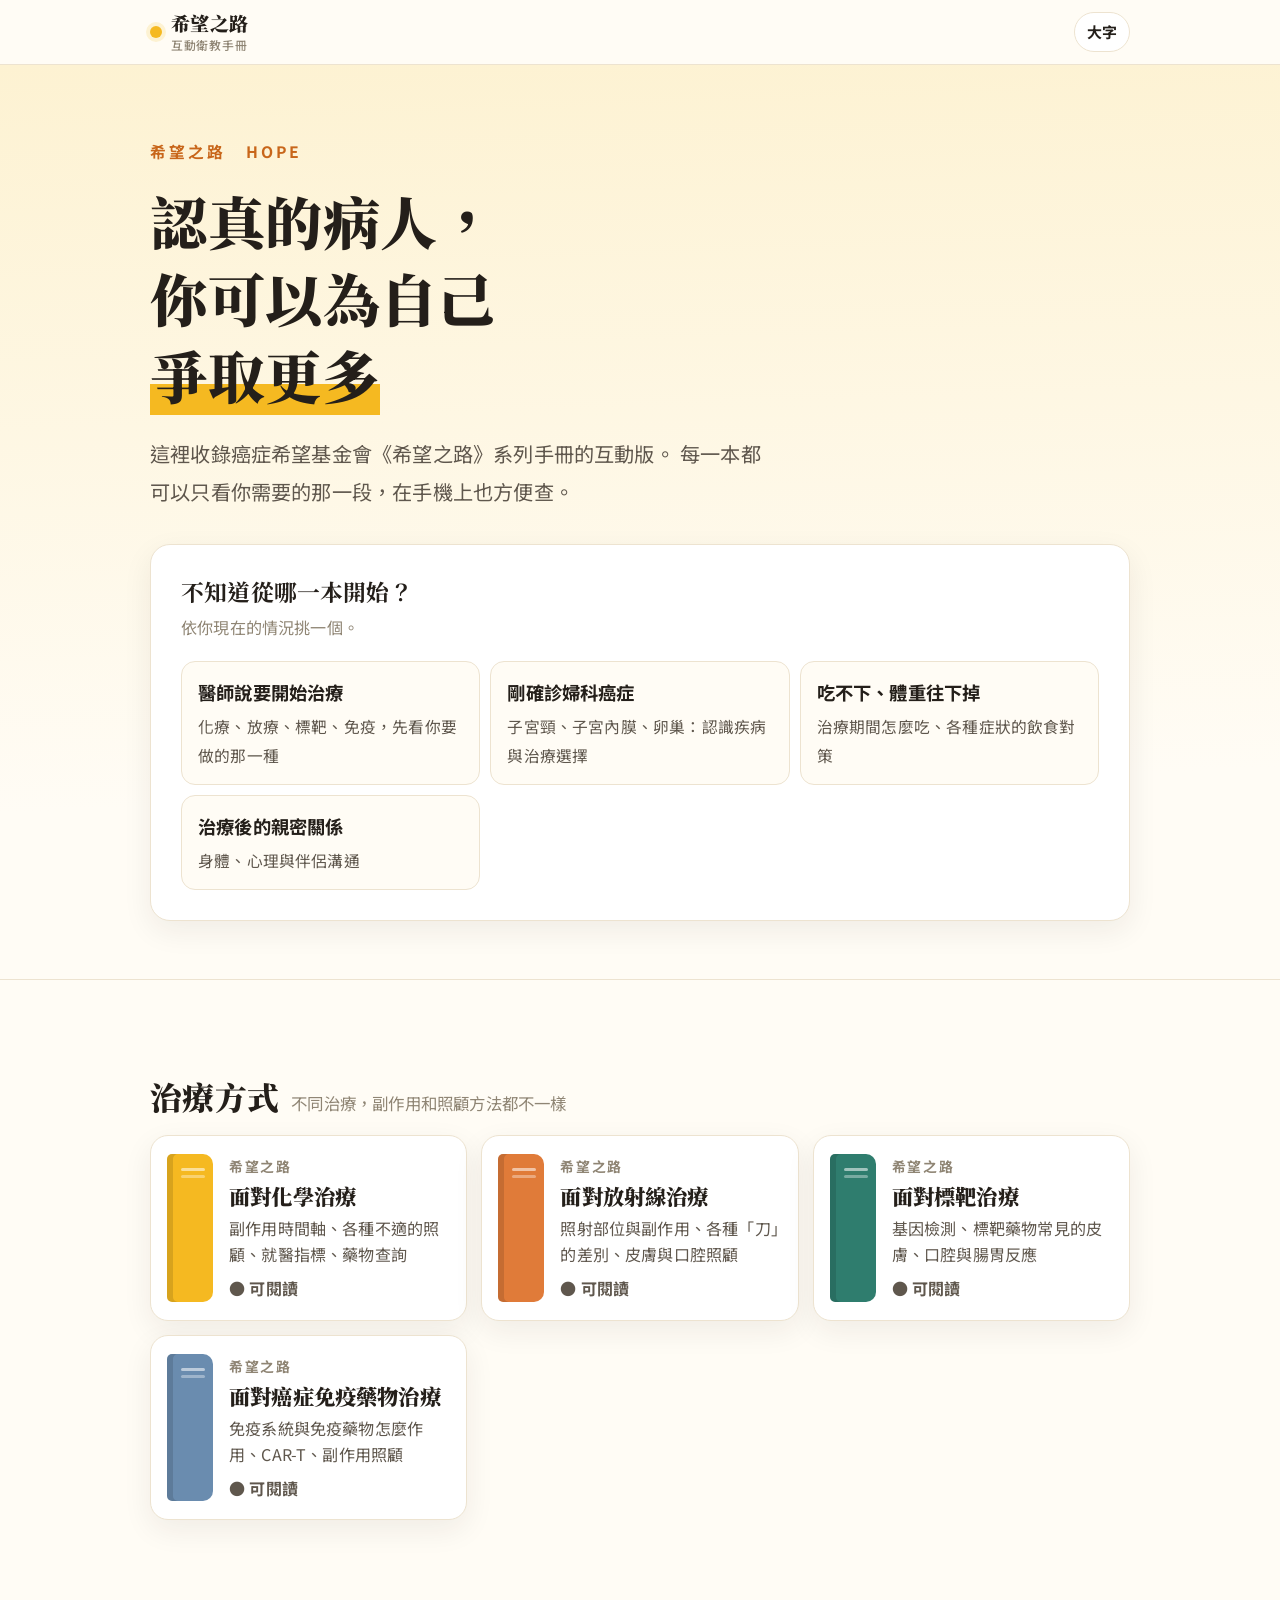
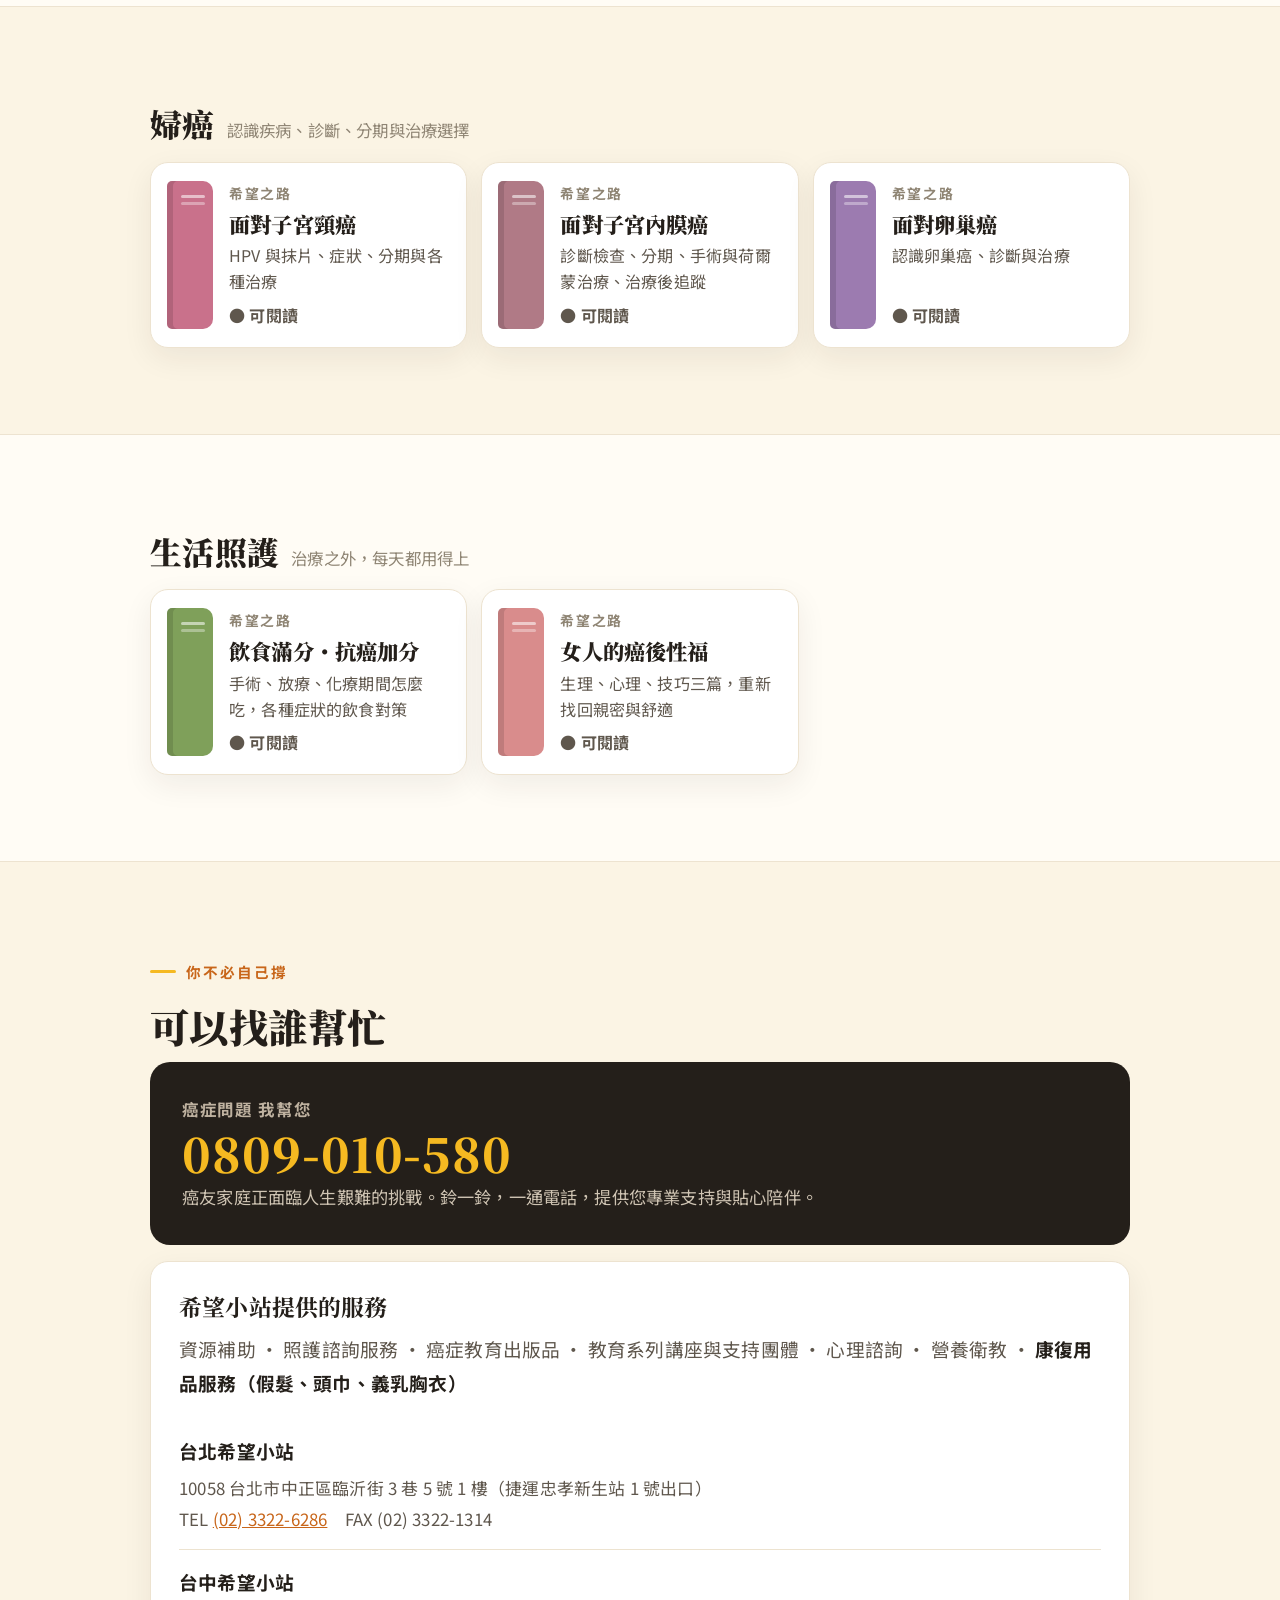
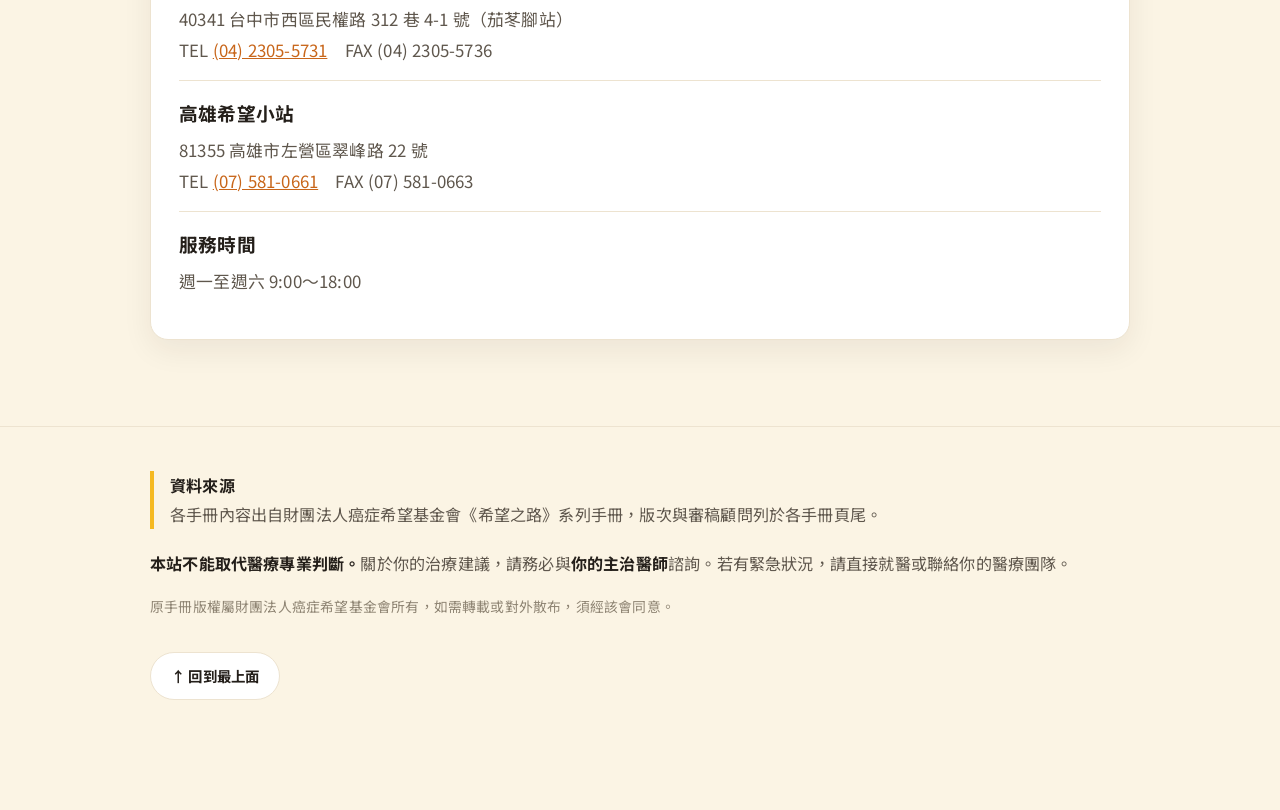
==== index.html @ d205a451 "Add files via upload" ====
<!DOCTYPE html>
<html lang="zh-Hant">
<head>
<meta charset="UTF-8">
<meta name="viewport" content="width=device-width, initial-scale=1.0, viewport-fit=cover">
<meta name="theme-color" content="#FFFCF5">
<meta name="format-detection" content="telephone=no">
<title>希望之路 · 互動衛教手冊</title>
<meta name="description" content="化療、放療、標靶、免疫治療、婦癌、飲食與親密關係的互動衛教手冊。改編自癌症希望基金會《希望之路》系列。">
<link rel="preconnect" href="https://fonts.googleapis.com">
<link rel="preconnect" href="https://fonts.gstatic.com" crossorigin>
<link href="https://fonts.googleapis.com/css2?family=Noto+Serif+TC:wght@600;700;900&family=Noto+Sans+TC:wght@400;500;700;900&display=swap" rel="stylesheet">
<link rel="stylesheet" href="assets/hope.css">
<script>try{if(localStorage.getItem('hope-big')==='1')document.documentElement.classList.add('big')}catch(e){}</script>
</head>
<body>

<header class="topbar">
  <div class="topbar-in">
    <a href="#top" class="brand">
      <span class="dot"></span>
      <span>希望之路<small>互動衛教手冊</small></span>
    </a>
    <div class="tb-actions">
      <button class="fs-btn" id="fsBtn" aria-label="切換大字">大字</button>
    </div>
  </div>
</header>

<div id="top"></div>
<section class="hero">
  <div class="wrap">
    <div class="kicker">希望之路　HOPE</div>
    <h1>認真的病人，<br>你可以為自己<br><em>爭取更多</em></h1>
    <p class="lede">
      這裡收錄癌症希望基金會《希望之路》系列手冊的互動版。
      每一本都可以只看你需要的那一段，在手機上也方便查。
    </p>

    <div class="picker">
      <h3>不知道從哪一本開始？</h3>
      <p class="why">依你現在的情況挑一個。</p>
      <div class="guide">
        <a href="#shelf-tx"><b>醫師說要開始治療</b><span>化療、放療、標靶、免疫，先看你要做的那一種</span></a>
        <a href="#shelf-gyn"><b>剛確診婦科癌症</b><span>子宮頸、子宮內膜、卵巢：認識疾病與治療選擇</span></a>
        <a href="nutrition/index.html"><b>吃不下、體重往下掉</b><span>治療期間怎麼吃、各種症狀的飲食對策</span></a>
        <a href="intimacy/index.html"><b>治療後的親密關係</b><span>身體、心理與伴侶溝通</span></a>
      </div>
    </div>
  </div>
</section>

<section class="band" id="shelf-tx">
  <div class="wrap">
    <div class="shelf">
      <div class="shelf-h"><h2>治療方式</h2><p>不同治療，副作用和照顧方法都不一樣</p></div>
      <div class="books">
        <a class="book" href="chemo/index.html" style="--bk:#F5B921">
          <span class="spine"></span>
          <span class="bt"><small>希望之路</small><b>面對化學治療</b>
            <span>副作用時間軸、各種不適的照顧、就醫指標、藥物查詢</span>
            <span class="st">● 可閱讀</span></span>
        </a>
        <a class="book" href="radiation/index.html" style="--bk:#E07B39">
          <span class="spine"></span>
          <span class="bt"><small>希望之路</small><b>面對放射線治療</b>
            <span>照射部位與副作用、各種「刀」的差別、皮膚與口腔照顧</span>
            <span class="st">● 可閱讀</span></span>
        </a>
        <a class="book" href="targeted/index.html" style="--bk:#2F7D6E">
          <span class="spine"></span>
          <span class="bt"><small>希望之路</small><b>面對標靶治療</b>
            <span>基因檢測、標靶藥物常見的皮膚、口腔與腸胃反應</span>
            <span class="st">● 可閱讀</span></span>
        </a>
        <a class="book" href="immuno/index.html" style="--bk:#6A8CAF">
          <span class="spine"></span>
          <span class="bt"><small>希望之路</small><b>面對癌症免疫藥物治療</b>
            <span>免疫系統與免疫藥物怎麼作用、CAR-T、副作用照顧</span>
            <span class="st">● 可閱讀</span></span>
        </a>
      </div>
    </div>
  </div>
</section>

<section class="band tint" id="shelf-gyn">
  <div class="wrap">
    <div class="shelf">
      <div class="shelf-h"><h2>婦癌</h2><p>認識疾病、診斷、分期與治療選擇</p></div>
      <div class="books">
        <a class="book" href="cervical/index.html" style="--bk:#C9718B">
          <span class="spine"></span>
          <span class="bt"><small>希望之路</small><b>面對子宮頸癌</b>
            <span>HPV 與抹片、症狀、分期與各種治療</span>
            <span class="st">● 可閱讀</span></span>
        </a>
        <a class="book" href="endometrial/index.html" style="--bk:#B07A86">
          <span class="spine"></span>
          <span class="bt"><small>希望之路</small><b>面對子宮內膜癌</b>
            <span>診斷檢查、分期、手術與荷爾蒙治療、治療後追蹤</span>
            <span class="st">● 可閱讀</span></span>
        </a>
        <a class="book" href="ovarian/index.html" style="--bk:#9C7BB0">
          <span class="spine"></span>
          <span class="bt"><small>希望之路</small><b>面對卵巢癌</b>
            <span>認識卵巢癌、診斷與治療</span>
            <span class="st">● 可閱讀</span></span>
        </a>
      </div>
    </div>
  </div>
</section>

<section class="band" id="shelf-life">
  <div class="wrap">
    <div class="shelf">
      <div class="shelf-h"><h2>生活照護</h2><p>治療之外，每天都用得上</p></div>
      <div class="books">
        <a class="book" href="nutrition/index.html" style="--bk:#7FA05A">
          <span class="spine"></span>
          <span class="bt"><small>希望之路</small><b>飲食滿分・抗癌加分</b>
            <span>手術、放療、化療期間怎麼吃，各種症狀的飲食對策</span>
            <span class="st">● 可閱讀</span></span>
        </a>
        <a class="book" href="intimacy/index.html" style="--bk:#D98C8C">
          <span class="spine"></span>
          <span class="bt"><small>希望之路</small><b>女人的癌後性福</b>
            <span>生理、心理、技巧三篇，重新找回親密與舒適</span>
            <span class="st">● 可閱讀</span></span>
        </a>
      </div>
    </div>
  </div>
</section>

<section class="band tint" id="help">
  <div class="wrap">
    <div class="eyebrow">你不必自己撐</div>
    <h2>可以找誰幫忙</h2>
    <div class="hot">
      <div>
        <div class="lab">癌症問題 我幫您</div>
        <a class="num" href="tel:0809010580">0809-010-580</a>
        <p>癌友家庭正面臨人生艱難的挑戰。鈴一鈴，一通電話，提供您專業支持與貼心陪伴。</p>
      </div>
    </div>
    <div class="card mt">
      <h3>希望小站提供的服務</h3>
      <p class="soft" style="margin-bottom:14px">資源補助 · 照護諮詢服務 · 癌症教育出版品 · 教育系列講座與支持團體 · 心理諮詢 · 營養衛教 · <b>康復用品服務（假髮、頭巾、義乳胸衣）</b></p>
      <div class="stations">
        <div class="station"><div class="c">台北希望小站</div>
          <div class="d">10058 台北市中正區臨沂街 3 巷 5 號 1 樓（捷運忠孝新生站 1 號出口）<br>
          TEL <a href="tel:0233226286">(02) 3322-6286</a>　FAX (02) 3322-1314</div></div>
        <div class="station"><div class="c">台中希望小站</div>
          <div class="d">40341 台中市西區民權路 312 巷 4-1 號（茄苳腳站）<br>
          TEL <a href="tel:0423055731">(04) 2305-5731</a>　FAX (04) 2305-5736</div></div>
        <div class="station"><div class="c">高雄希望小站</div>
          <div class="d">81355 高雄市左營區翠峰路 22 號<br>
          TEL <a href="tel:075810661">(07) 581-0661</a>　FAX (07) 581-0663</div></div>
        <div class="station"><div class="c">服務時間</div><div class="d">週一至週六 9:00～18:00</div></div>
      </div>
    </div>
  </div>
</section>

<footer>
  <div class="wrap">
    <div class="src">
      <b>資料來源</b><br>
      各手冊內容出自財團法人癌症希望基金會《希望之路》系列手冊，版次與審稿顧問列於各手冊頁尾。
    </div>
    <p><b>本站不能取代醫療專業判斷。</b>關於你的治療建議，請務必與<b>你的主治醫師</b>諮詢。若有緊急狀況，請直接就醫或聯絡你的醫療團隊。</p>
    <p class="faint">原手冊版權屬財團法人癌症希望基金會所有，如需轉載或對外散布，須經該會同意。</p>
    <a class="totop" href="#top">↑ 回到最上面</a>
  </div>
</footer>

<script src="assets/hope.js"></script>
</body>
</html>
---- assets/hope.css ----
/* ============================================================
   希望之路 · 互動衛教手冊 — 全站共用樣式
   設計沿用《面對化學治療》頁：暖黃、基金會橘、沉靜綠
   手機優先；iOS Safari / Android Chrome / Windows Edge 皆可
   ============================================================ */
:root{
  --paper:#FFFCF5;
  --paper-2:#FBF4E4;
  --card:#FFFFFF;
  --ink:#241F1A;
  --ink-soft:#5F574D;
  --ink-faint:#8F8574;
  --line:#EDE3D0;

  --sun:#F5B921;      --sun-soft:#FDF2D2;
  --orange:#C8661A;   --orange-soft:#FAE9D9;
  --calm:#2F7D6E;     --calm-soft:#E2F0ED;
  --alert:#BE3A2B;    --alert-soft:#FBE8E5;

  --accent:var(--sun);   /* 每本手冊可覆寫 */

  --f-disp:'Noto Serif TC','Songti TC','PMingLiU',serif;
  --f-body:'Noto Sans TC','PingFang TC','Microsoft JhengHei','Heiti TC',system-ui,sans-serif;
  --ease:cubic-bezier(.16,1,.3,1);
  --shadow:0 10px 30px rgba(36,31,26,.07);
  --wrap:min(980px,100% - 2.4rem);
  --safe-b:env(safe-area-inset-bottom,0px);
}
*{margin:0;padding:0;box-sizing:border-box}
html{scroll-behavior:smooth;scroll-padding-top:74px;-webkit-text-size-adjust:100%;text-size-adjust:100%}
@media (prefers-reduced-motion:reduce){
  html{scroll-behavior:auto}
  *{animation-duration:.01ms!important;transition-duration:.01ms!important}
}
body{
  background:var(--paper);color:var(--ink);
  font-family:var(--f-body);font-weight:400;
  font-size:clamp(17px,1.05rem + .15vw,19px);
  line-height:1.85;letter-spacing:.01em;
  -webkit-font-smoothing:antialiased;
  overflow-x:hidden;
}
/* 大字模式：所有尺寸都用 em，調 body 即全頁放大 */
html.big body{font-size:clamp(20px,1.25rem + .2vw,22px)}
html.big h1{font-size:clamp(1.75em,4.6vw,2.6em)}
button,input{font:inherit;color:inherit;-webkit-tap-highlight-color:rgba(200,102,26,.15)}
a{-webkit-tap-highlight-color:rgba(200,102,26,.15)}
:focus-visible{outline:3px solid var(--orange);outline-offset:3px;border-radius:6px}
img{max-width:100%;height:auto}

/* ============================================================
   頂列 + 目錄
   ============================================================ */
.topbar{
  position:sticky;top:0;z-index:60;background:rgba(255,252,245,.96);
  -webkit-backdrop-filter:blur(10px);backdrop-filter:blur(10px);
  border-bottom:1px solid var(--line);
}
.topbar-in{width:var(--wrap);margin:0 auto;display:flex;align-items:center;gap:10px;
  height:64px}
.shelf-link{flex:none;display:inline-flex;align-items:center;gap:4px;height:40px;
  padding:0 13px 0 9px;border-radius:999px;background:var(--paper-2);
  border:1.5px solid var(--line);color:var(--ink-soft);text-decoration:none;
  font-size:.8em;font-weight:700;white-space:nowrap}
.shelf-link:hover{border-color:var(--orange);color:var(--orange)}
.shelf-link svg{width:16px;height:16px;stroke:currentColor;fill:none;stroke-width:2.4;
  stroke-linecap:round;stroke-linejoin:round}
.brand{font-family:var(--f-disp);font-weight:900;font-size:1.02em;letter-spacing:.02em;
  display:flex;align-items:center;gap:9px;color:var(--ink);text-decoration:none;
  min-width:0;line-height:1.3}
.brand > span:last-child{min-width:0;overflow:hidden;text-overflow:ellipsis;white-space:nowrap}
.brand .dot{width:12px;height:12px;border-radius:50%;background:var(--accent);
  box-shadow:0 0 0 4px var(--sun-soft);flex:none}
.brand small{font-family:var(--f-body);font-weight:500;font-size:.62em;color:var(--ink-faint);
  letter-spacing:.06em;display:block;margin-top:1px}
.tb-actions{margin-left:auto;display:flex;gap:8px;flex:none}
.nav-btn,.fs-btn{border:1.5px solid var(--line);background:var(--card);
  border-radius:999px;height:40px;padding:0 16px;font-size:.8em;
  font-weight:700;color:var(--ink);cursor:pointer;transition:.2s var(--ease);white-space:nowrap}
.fs-btn{padding:0 12px;min-width:44px}
.fs-btn[aria-pressed="true"]{background:var(--ink);border-color:var(--ink);color:#fff}
.nav-btn:hover,.fs-btn:hover{border-color:var(--orange)}

.toc{position:fixed;top:0;right:0;bottom:0;left:0;z-index:90;background:rgba(36,31,26,.55);
  display:none;justify-content:flex-end}
.toc.open{display:flex}
.toc-panel{background:var(--paper);width:min(400px,88vw);height:100%;overflow-y:auto;
  -webkit-overflow-scrolling:touch;overscroll-behavior:contain;
  padding:28px 26px calc(60px + var(--safe-b));box-shadow:-20px 0 60px rgba(0,0,0,.2)}
.toc-panel h3{font-family:var(--f-disp);font-size:1.3em;margin-bottom:6px}
.toc-panel p.hint{font-size:.8em;color:var(--ink-faint);margin-bottom:20px}
.toc-panel a{display:block;padding:13px 4px;border-bottom:1px solid var(--line);
  color:var(--ink);text-decoration:none;font-weight:500;font-size:.95em;transition:.15s}
.toc-panel a:hover{color:var(--orange);padding-left:10px}
.toc-panel a i{color:var(--ink-faint);font-style:normal;font-size:.82em;margin-right:12px;
  font-variant-numeric:tabular-nums}
.toc-panel a.out{color:var(--orange);font-weight:700;border-bottom:none;margin-top:14px}
.toc-close{float:right;border:none;background:var(--paper-2);border-radius:999px;
  width:44px;height:44px;font-size:1.1em;cursor:pointer;color:var(--ink-soft)}
body.locked{overflow:hidden}

/* ============================================================
   版面
   ============================================================ */
.wrap{width:var(--wrap);margin:0 auto}
section.band{padding:clamp(48px,7vw,86px) 0;border-top:1px solid var(--line)}
section.band.tint{background:var(--paper-2)}
.eyebrow{display:inline-flex;align-items:center;gap:10px;font-size:.78em;font-weight:700;
  letter-spacing:.14em;color:var(--orange);margin-bottom:14px}
.eyebrow::before{content:"";width:26px;height:3px;background:var(--sun);border-radius:2px}
h1{font-family:var(--f-disp);font-weight:900;line-height:1.35;letter-spacing:.01em;
  font-size:clamp(2.05em,5.4vw,3.05em)}
h2{font-family:var(--f-disp);font-weight:900;line-height:1.4;letter-spacing:.01em;
  font-size:clamp(1.6em,3.6vw,2.1em);margin-bottom:8px}
h3{font-family:var(--f-disp);font-weight:700;font-size:1.22em;line-height:1.5;
  margin-bottom:8px}
h4{font-weight:700;font-size:1.02em;margin-bottom:6px;line-height:1.6}
p{margin-bottom:1.05em}
p:last-child{margin-bottom:0}
.sub{color:var(--ink-soft);font-size:1.02em;max-width:62ch;margin-bottom:1.6em}
b,strong{font-weight:700;color:var(--ink)}
.soft{color:var(--ink-soft)} .faint{color:var(--ink-faint);font-size:.86em}
.mt{margin-top:16px} .mt2{margin-top:38px}

/* ============================================================
   HERO
   ============================================================ */
.hero{padding:clamp(40px,6vw,72px) 0 clamp(38px,5vw,58px);
  background:linear-gradient(178deg,var(--sun-soft) 0%,var(--paper) 78%)}
.hero .kicker{font-size:.84em;letter-spacing:.2em;color:var(--orange);font-weight:700;
  margin-bottom:16px}
.hero h1 em{font-style:normal;background:linear-gradient(transparent 62%,var(--sun) 62%)}
.hero .lede{margin-top:22px;font-size:1.08em;color:var(--ink-soft);max-width:56ch}

.picker{margin-top:34px;background:var(--card);border:1.5px solid var(--line);
  border-radius:20px;padding:clamp(22px,3vw,30px);box-shadow:var(--shadow)}
.picker h3{margin-bottom:4px}
.picker .why{font-size:.86em;color:var(--ink-faint);margin-bottom:18px}
.picker h4.grp{font-size:.82em;letter-spacing:.1em;color:var(--ink-faint);margin:20px 0 10px}
.sym-grid{display:grid;gap:11px;
  grid-template-columns:repeat(auto-fill,minmax(min(100%,146px),1fr));grid-auto-rows:1fr}
.sym{display:flex;align-items:center;justify-content:center;background:var(--paper);
  border:1.5px solid var(--line);border-radius:13px;padding:16px 12px;min-height:68px;
  font-size:.95em;font-weight:500;color:var(--ink);
  text-align:center;cursor:pointer;transition:.18s var(--ease);line-height:1.45}
.sym:hover{border-color:var(--orange);background:var(--orange-soft);transform:translateY(-2px)}

/* ============================================================
   卡片 / 清單
   ============================================================ */
.card{background:var(--card);border:1.5px solid var(--line);border-radius:18px;
  padding:clamp(20px,2.6vw,28px);box-shadow:var(--shadow)}
.card + .card{margin-top:16px}
.grid2 > .card + .card,.grid3 > .card + .card{margin-top:0}
.grid2,.grid3{align-items:stretch}
.grid2{display:grid;gap:16px;grid-template-columns:repeat(auto-fit,minmax(min(100%,290px),1fr))}
.grid3{display:grid;gap:16px;grid-template-columns:repeat(auto-fit,minmax(min(100%,230px),1fr))}
.card.sun{background:var(--sun-soft);border-color:#EED9A2;box-shadow:none}
.card.calm{background:var(--calm-soft);border-color:#BEDCD6;box-shadow:none}
.card.warn{background:var(--orange-soft);border-color:#EFCDAD;box-shadow:none}
.card.bad{background:var(--alert-soft);border-color:#F0C3BC;box-shadow:none}

ul.bul,ol.num{list-style:none;display:flex;flex-direction:column;gap:11px}
ul.bul li{position:relative;padding-left:1.5em;color:var(--ink-soft)}
ul.bul li::before{content:"";position:absolute;left:0;top:.72em;width:7px;height:7px;
  border-radius:50%;background:var(--sun)}
ul.bul.g li::before{background:var(--calm)}
ul.bul.r li::before{background:var(--alert)}
ul.bul li b{color:var(--ink)}
ol.num{counter-reset:n}
ol.num li{position:relative;padding-left:2.2em;color:var(--ink-soft);counter-increment:n}
ol.num li::before{content:counter(n);position:absolute;left:0;top:.2em;width:1.55em;height:1.55em;
  border-radius:50%;background:var(--calm-soft);color:var(--calm);font-weight:900;font-size:.85em;
  display:flex;align-items:center;justify-content:center;line-height:1}

.pill{display:inline-flex;align-items:center;gap:8px;background:var(--card);
  border:1.5px solid var(--line);border-radius:999px;padding:7px 15px;
  font-size:.84em;font-weight:500;margin:0 7px 7px 0}

/* 護理師小叮嚀 */
.nurse{display:flex;gap:16px;background:var(--calm-soft);border:1.5px solid #BEDCD6;
  border-radius:16px;padding:20px 22px;margin-top:18px}
.nurse svg{width:34px;height:34px;flex:none;stroke:var(--calm);fill:none;stroke-width:1.6;
  stroke-linecap:round;stroke-linejoin:round;margin-top:2px}
.nurse .t{font-weight:700;color:var(--calm);margin-bottom:5px;font-size:.94em}
.nurse p{font-size:.94em;color:#38564F;margin-bottom:.7em}
.nurse.red{background:var(--alert-soft);border-color:#F0C3BC}
.nurse.red svg{stroke:var(--alert)}
.nurse.red .t{color:var(--alert)}
.nurse.red p{color:#7D2E24}

/* 手冊之間的連結 */
.xlink{display:flex;align-items:center;gap:14px;margin-top:18px;padding:16px 20px;
  border-radius:16px;border:1.5px dashed #E3C98E;background:var(--card);
  color:var(--ink);text-decoration:none;transition:.2s var(--ease)}
.xlink:hover{border-color:var(--orange);background:var(--orange-soft)}
.xlink .bk{flex:none;width:40px;height:52px;border-radius:4px 8px 8px 4px;
  background:linear-gradient(90deg,rgba(0,0,0,.12) 0 5px,transparent 5px),var(--accent-x,var(--sun))}
.xlink .tx{font-size:.92em;line-height:1.6}
.xlink .tx small{display:block;color:var(--ink-faint);font-size:.82em;letter-spacing:.06em}
.xlink .ar{margin-left:auto;color:var(--orange);font-weight:900;flex:none}

/* ============================================================
   緊急 / 通知醫護（常駐鈕 + 面板）
   ============================================================ */
.sos-fab{position:fixed;right:16px;bottom:calc(16px + var(--safe-b));z-index:70;background:var(--alert);
  color:#fff;border:none;border-radius:999px;padding:14px 20px;
  font-weight:900;font-size:.9em;cursor:pointer;display:flex;align-items:center;gap:9px;
  box-shadow:0 12px 30px rgba(190,58,43,.42);transition:.2s var(--ease)}
.sos-fab:hover{transform:translateY(-2px)}
.sos-fab svg{width:20px;height:20px;stroke:#fff;fill:none;stroke-width:2.1;
  stroke-linecap:round;stroke-linejoin:round}
.sos-modal{position:fixed;top:0;right:0;bottom:0;left:0;z-index:95;background:rgba(36,31,26,.62);
  display:none;align-items:center;justify-content:center;padding:20px}
.sos-modal.open{display:flex}
.sos-panel{background:var(--card);border-radius:22px;max-width:640px;width:100%;
  max-height:86vh;overflow-y:auto;-webkit-overflow-scrolling:touch;overscroll-behavior:contain;
  padding:clamp(24px,4vw,36px);border-top:8px solid var(--alert)}
.sos-panel h3{color:var(--alert);font-size:1.36em;margin-bottom:4px}
.sos-list{list-style:none;display:flex;flex-direction:column;gap:12px;margin:20px 0}
.sos-list li{display:flex;gap:13px;align-items:flex-start;background:var(--alert-soft);
  border-radius:12px;padding:14px 16px;font-weight:500;line-height:1.6}
.sos-list li span.mk{flex:none;width:26px;height:26px;border-radius:50%;background:var(--alert);
  color:#fff;font-size:.74em;font-weight:900;display:flex;align-items:center;
  justify-content:center;margin-top:2px}
.sos-close{width:100%;margin-top:6px;background:var(--ink);color:#fff;border:none;
  border-radius:12px;padding:15px;font-weight:700;font-size:.95em;cursor:pointer}

/* ============================================================
   手風琴
   ============================================================ */
.acc{border:1.5px solid var(--line);border-radius:16px;background:var(--card);
  overflow:hidden;margin-bottom:12px;box-shadow:var(--shadow)}
.acc.hit{border-color:var(--orange);box-shadow:0 0 0 4px var(--orange-soft)}
.acc-h{width:100%;display:flex;align-items:center;gap:15px;padding:20px 22px;min-height:64px;
  background:none;border:none;cursor:pointer;font-family:var(--f-disp);font-weight:700;
  font-size:1.1em;color:var(--ink);text-align:left;line-height:1.45}
.acc-h svg.ic{width:28px;height:28px;flex:none;stroke:var(--orange);fill:none;
  stroke-width:1.7;stroke-linecap:round;stroke-linejoin:round}
.acc-h .cv{margin-left:auto;flex:none;width:26px;height:26px;color:var(--ink-faint);
  transition:transform .3s var(--ease);font-size:1.3em;line-height:1;font-family:var(--f-body);
  text-align:center}
.acc.open .acc-h .cv{transform:rotate(45deg);color:var(--orange)}
.acc-b{display:none;padding:0 22px 24px;border-top:1px solid var(--line);margin-top:-1px}
.acc.open .acc-b{display:block;padding-top:20px}

/* ============================================================
   分段切換（比較表在手機上改成一次看一欄）
   ============================================================ */
.seg{display:grid;gap:5px;grid-template-columns:repeat(auto-fit,minmax(min(100%,84px),1fr));
  background:var(--paper-2);border:1.5px solid var(--line);
  border-radius:14px;padding:5px;margin:16px 0 14px}
.seg button{border:none;background:none;border-radius:10px;min-height:46px;
  padding:6px 8px;font-weight:700;font-size:.84em;line-height:1.35;color:var(--ink-soft);cursor:pointer;
  transition:.15s}
.seg button.on{background:var(--card);color:var(--ink);box-shadow:0 2px 8px rgba(36,31,26,.1)}
.seg-pane{display:none}
.seg-pane.on{display:block;animation:fade .3s var(--ease)}
@keyframes fade{from{opacity:0;transform:translateY(4px)}to{opacity:1;transform:none}}

/* 規格列：標籤 + 內容 */
dl.spec{display:grid;grid-template-columns:auto 1fr;gap:10px 16px;font-size:.94em;line-height:1.7}
dl.spec dt{font-weight:700;color:var(--ink);white-space:nowrap}
dl.spec dd{color:var(--ink-soft)}

/* ============================================================
   流程步驟
   ============================================================ */
.flow{display:flex;flex-wrap:wrap;gap:8px;align-items:center;margin:6px 0 4px}
.flow span{background:var(--card);border:1.5px solid var(--line);border-radius:999px;
  padding:6px 14px;font-size:.84em;font-weight:700}
.flow i{font-style:normal;color:var(--orange);font-weight:900}
.steps{list-style:none;position:relative;margin-top:8px}
.steps li{position:relative;padding:0 0 22px 52px}
.steps li:last-child{padding-bottom:0}
.steps li::before{content:"";position:absolute;left:17px;top:36px;bottom:-2px;width:2px;
  background:var(--line)}
.steps li:last-child::before{display:none}
.steps .no{position:absolute;left:0;top:0;width:36px;height:36px;border-radius:50%;
  background:var(--sun);color:#3A2C05;font-weight:900;font-size:.9em;
  display:flex;align-items:center;justify-content:center}
.steps h4{margin-bottom:4px;padding-top:4px}
.steps p{color:var(--ink-soft);font-size:.96em}

/* ============================================================
   互動：清單勾選、量尺、搜尋
   ============================================================ */
.chk{display:flex;align-items:flex-start;gap:13px;padding:12px 4px;
  border-bottom:1px solid var(--line);cursor:pointer;line-height:1.6}
.chk:last-child{border-bottom:none}
.chk input{-webkit-appearance:none;appearance:none;width:24px;height:24px;flex:none;margin-top:3px;
  border:2px solid var(--ink-faint);border-radius:7px;cursor:pointer;transition:.15s;
  position:relative;background:var(--card)}
.chk input:checked{background:var(--calm);border-color:var(--calm)}
.chk input:checked::after{content:"✓";position:absolute;top:0;right:0;bottom:0;left:0;color:#fff;
  font-size:15px;font-weight:900;display:flex;align-items:center;justify-content:center}
.chk input:checked ~ span{color:var(--ink-faint);text-decoration:line-through}
.chk span{font-size:.96em}
.chk-note{margin-top:16px;font-size:.88em;color:var(--ink-soft);background:var(--paper-2);
  border-radius:11px;padding:13px 16px}

/* 比較表（桌面才用；手機改用 .seg） */
.tbl-wrap{overflow-x:auto;-webkit-overflow-scrolling:touch}
table.tbl{width:100%;border-collapse:separate;border-spacing:0;font-size:.9em;line-height:1.65}
table.tbl th,table.tbl td{padding:12px 14px;border-bottom:1px solid var(--line);text-align:left;
  vertical-align:top}
table.tbl thead th{background:var(--paper-2);font-weight:900;color:var(--ink)}
table.tbl tbody th{font-weight:700;white-space:nowrap;color:var(--ink)}
table.tbl td{color:var(--ink-soft)}
.only-wide{display:none}
@media (min-width:821px){ .only-wide{display:block} .only-narrow{display:none} }

/* ============================================================
   資源 / 頁尾
   ============================================================ */
.hot{display:flex;flex-wrap:wrap;align-items:center;gap:18px;background:var(--ink);
  color:#F7F1E6;border-radius:20px;padding:clamp(24px,3.4vw,32px)}
.hot .lab{font-size:.88em;color:#BFB2A0;letter-spacing:.1em;font-weight:700}
.hot .num{font-family:var(--f-disp);font-weight:900;font-size:clamp(1.9em,5.2vw,2.5em);
  letter-spacing:.02em;color:var(--sun);display:block;line-height:1.2}
.hot a{color:var(--sun);text-decoration:none}
.hot p{font-size:.92em;color:#CFC4B3;margin:0}
.stations{margin-top:18px}
.station{border-bottom:1px solid var(--line);padding:15px 0}
.station:last-child{border-bottom:none}
.station .c{font-weight:700;margin-bottom:3px}
.station .d{font-size:.9em;color:var(--ink-soft)}
.station a{color:var(--orange)}

footer{background:var(--paper-2);border-top:1px solid var(--line);
  padding:44px 0 calc(110px + var(--safe-b));font-size:.86em;color:var(--ink-soft);line-height:1.8}
footer .src{border-left:4px solid var(--sun);padding-left:16px;margin-bottom:20px}
footer b{color:var(--ink)}
.totop{display:inline-flex;align-items:center;margin:18px 10px 0 0;border:1.5px solid var(--line);
  background:var(--card);border-radius:999px;padding:10px 20px;text-decoration:none;min-height:44px;
  color:var(--ink);font-weight:700;font-size:.9em}

/* ============================================================
   書架首頁
   ============================================================ */
.shelf{margin-top:8px}
.shelf + .shelf{margin-top:44px}
.shelf-h{display:flex;align-items:baseline;gap:12px;margin-bottom:16px;flex-wrap:wrap}
.shelf-h h2{margin:0;font-size:clamp(1.35em,3vw,1.7em)}
.shelf-h p{color:var(--ink-faint);font-size:.88em;margin:0}
.books{display:grid;gap:14px;grid-template-columns:repeat(auto-fill,minmax(min(100%,280px),1fr))}
.book{position:relative;display:flex;gap:16px;align-items:stretch;background:var(--card);
  border:1.5px solid var(--line);border-radius:18px;padding:18px 18px 18px 16px;
  text-decoration:none;color:var(--ink);box-shadow:var(--shadow);transition:.2s var(--ease);
  min-height:120px}
a.book:hover{border-color:var(--orange);transform:translateY(-2px)}
.book .spine{flex:none;width:46px;border-radius:5px 10px 10px 5px;background:var(--bk,var(--sun));
  position:relative;box-shadow:inset 6px 0 0 rgba(0,0,0,.12)}
.book .spine::after{content:"";position:absolute;left:14px;right:8px;top:14px;height:3px;
  border-radius:2px;background:rgba(255,255,255,.55);box-shadow:0 7px 0 rgba(255,255,255,.35)}
.book .bt{min-width:0;display:flex;flex-direction:column}
.book .bt small{font-size:.74em;letter-spacing:.12em;color:var(--ink-faint);font-weight:700}
.book .bt b{font-family:var(--f-disp);font-weight:900;font-size:1.14em;line-height:1.45;margin:2px 0 4px}
.book .bt span{font-size:.86em;color:var(--ink-soft);line-height:1.6}
.book .st{margin-top:auto;padding-top:8px;font-size:.76em;font-weight:700;color:var(--calm)}
.book.soon{opacity:.62;box-shadow:none;cursor:default}
.book.soon .st{color:var(--ink-faint)}
.guide{display:grid;gap:10px;grid-template-columns:repeat(auto-fill,minmax(min(100%,260px),1fr))}
.guide a{display:flex;flex-direction:column;gap:2px;background:var(--paper);border:1.5px solid var(--line);
  border-radius:14px;padding:14px 16px;text-decoration:none;color:var(--ink);transition:.18s var(--ease)}
.guide a:hover{border-color:var(--orange);background:var(--orange-soft)}
.guide a b{font-size:.98em}
.guide a span{font-size:.84em;color:var(--ink-soft)}

/* ============================================================
   藥物查詢
   ============================================================ */
.search-box{position:relative;margin-bottom:18px}
.search-box input{width:100%;border:1.5px solid var(--line);border-radius:14px;
  padding:16px 18px 16px 50px;font-size:max(16px,1em);background:var(--card);color:var(--ink);
  -webkit-appearance:none;appearance:none}
.search-box input::placeholder{color:var(--ink-faint)}
.search-box svg{position:absolute;left:17px;top:50%;transform:translateY(-50%);
  width:21px;height:21px;stroke:var(--ink-faint);fill:none;stroke-width:2}
.drug-tabs{display:flex;gap:8px;margin-bottom:16px;flex-wrap:wrap}
.drug-tabs button{border:1.5px solid var(--line);background:var(--card);border-radius:999px;
  min-height:42px;padding:6px 17px;font-size:.84em;font-weight:700;color:var(--ink-soft);cursor:pointer}
.drug-tabs button.on{background:var(--ink);border-color:var(--ink);color:#fff}
.drug-count{font-size:.84em;color:var(--ink-faint);margin-bottom:12px}
.drug{border:1.5px solid var(--line);border-radius:14px;background:var(--card);
  padding:17px 19px;margin-bottom:10px}
.drug .nm{font-weight:700;font-size:1.02em;margin-bottom:2px}
.drug .en{font-size:.84em;color:var(--ink-faint);margin-bottom:11px;letter-spacing:.01em}
.drug .rt{display:inline-block;font-size:.76em;font-weight:700;color:var(--calm);
  background:var(--calm-soft);border-radius:6px;padding:3px 9px;margin-bottom:10px}
.drug dl{display:grid;grid-template-columns:auto 1fr;gap:6px 14px;font-size:.9em;line-height:1.65}
.drug dt{font-weight:700;color:var(--ink-soft);white-space:nowrap}
.drug dd{color:var(--ink-soft)}
.drug dd.care{color:var(--orange);font-weight:500}
.empty{text-align:center;color:var(--ink-faint);padding:40px 0;font-size:.94em}
@media (max-width:640px){
  .drug dl{grid-template-columns:1fr;gap:2px 0}
  .drug dt{margin-top:8px}
  .drug dt:first-child{margin-top:0}
}
/* 小資訊卡 */
.mini{display:grid;gap:12px;grid-template-columns:repeat(auto-fill,minmax(min(100%,200px),1fr))}
.mini > div{background:var(--card);border:1.5px solid var(--line);border-radius:14px;padding:16px 18px}
.mini b{display:block;font-size:1em;margin-bottom:4px;color:var(--ink)}
.mini span{font-size:.9em;color:var(--ink-soft);line-height:1.7;display:block}
.tl-v{list-style:none;border-left:3px solid var(--sun);margin-left:8px;padding-left:20px}
.tl-v li{position:relative;padding-bottom:16px}
.tl-v li::before{content:"";position:absolute;left:-28px;top:.5em;width:13px;height:13px;border-radius:50%;
  background:var(--paper);border:3px solid var(--orange)}
.tl-v li b{display:block}
.tl-v li span{color:var(--ink-soft);font-size:.94em}
.qa{border-left:4px solid var(--calm);padding-left:16px;margin-top:18px}
.qa h4{color:var(--calm)}

/* 輸入欄位 */
.wfield{display:flex;flex-direction:column;gap:8px;font-weight:700;font-size:.92em;color:var(--ink)}
.wfield input{border:1.5px solid var(--line);border-radius:12px;padding:14px 16px;font-size:max(16px,1.05em);
  background:var(--card);color:var(--ink);font-weight:500;-webkit-appearance:none;appearance:none;width:100%}
.wfield input:focus{border-color:var(--orange);outline:none}
/* 纖維長條 */
.fiber{display:flex;flex-direction:column;gap:6px}
.fiber .fr{display:grid;grid-template-columns:7.5em 1fr 3.4em;align-items:center;gap:10px;font-size:.9em}
.fiber .fr span:first-child{color:var(--ink)}
.fiber .bar{height:12px;border-radius:6px;background:var(--paper-2);overflow:hidden}
.fiber .bar i{display:block;height:100%;background:var(--calm);border-radius:6px}
.fiber .fr b{text-align:right;font-variant-numeric:tabular-nums;color:var(--ink-soft)}

@media print{
  .topbar,.sos-fab,.nav-btn,.toc,.picker,.totop,.seg{display:none!important}
  .acc-b,.seg-pane{display:block!important}
  body{background:#fff}
  .card,.acc{box-shadow:none;break-inside:avoid}
}
/* ---- 手機 ---- */
@media (max-width:640px){
  .sym-grid{grid-template-columns:repeat(2,1fr)}
  .sym{font-size:.9em;padding:14px 10px;min-height:62px}
  dl.spec{grid-template-columns:1fr;gap:0}
  dl.spec dt{margin-top:10px}
  dl.spec dt:first-child{margin-top:0}
  .acc-h{padding:18px 18px;gap:12px}
  .acc-b{padding-left:18px;padding-right:18px}
}
@media (max-width:560px){
  .brand small{display:none}
  .sos-fab{padding:12px 17px;font-size:.84em}
}
@media (max-width:420px){
  .topbar-in{gap:8px;width:calc(100% - 1.6rem)}
  .shelf-link{padding:0 10px 0 7px}
  .shelf-link .lb{display:none}
  .nav-btn .lb{display:none}
  .nav-btn{padding:0 14px}
  .brand{font-size:.96em}
  .tb-actions{gap:6px}
}
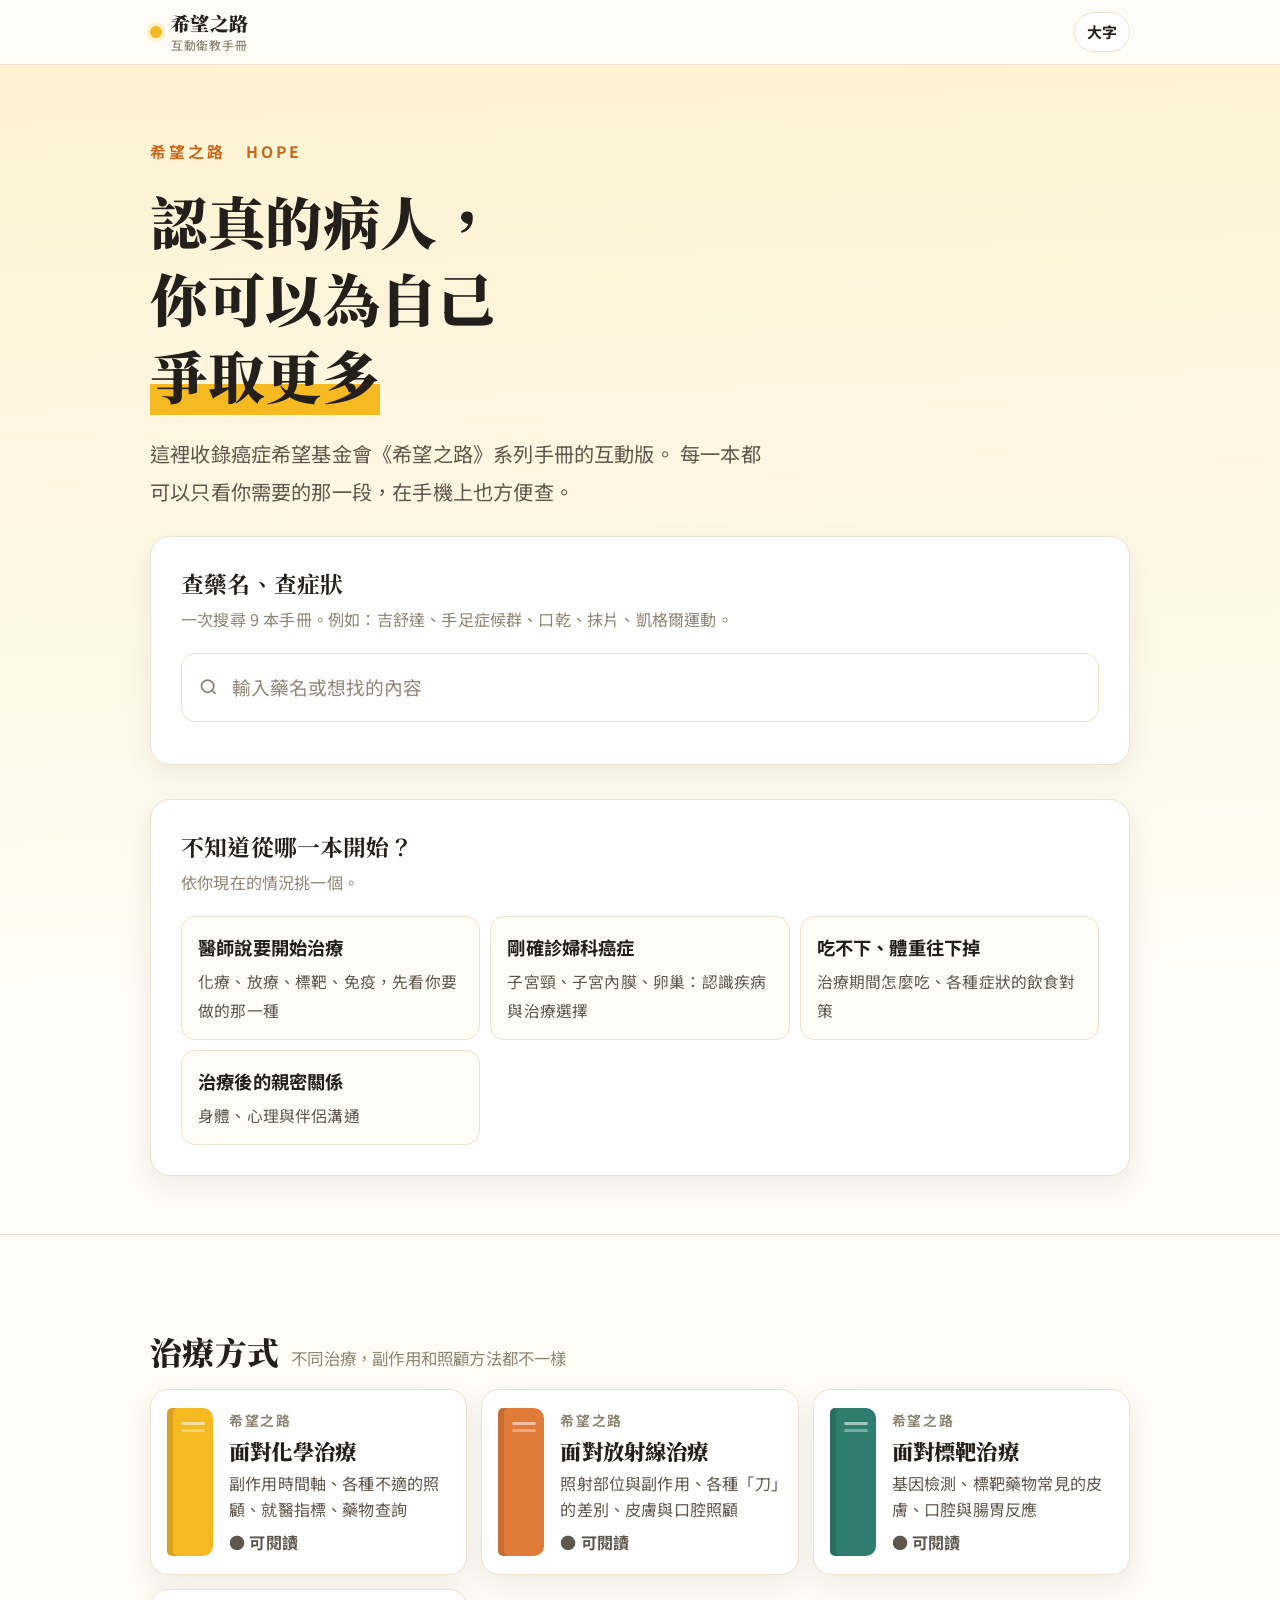
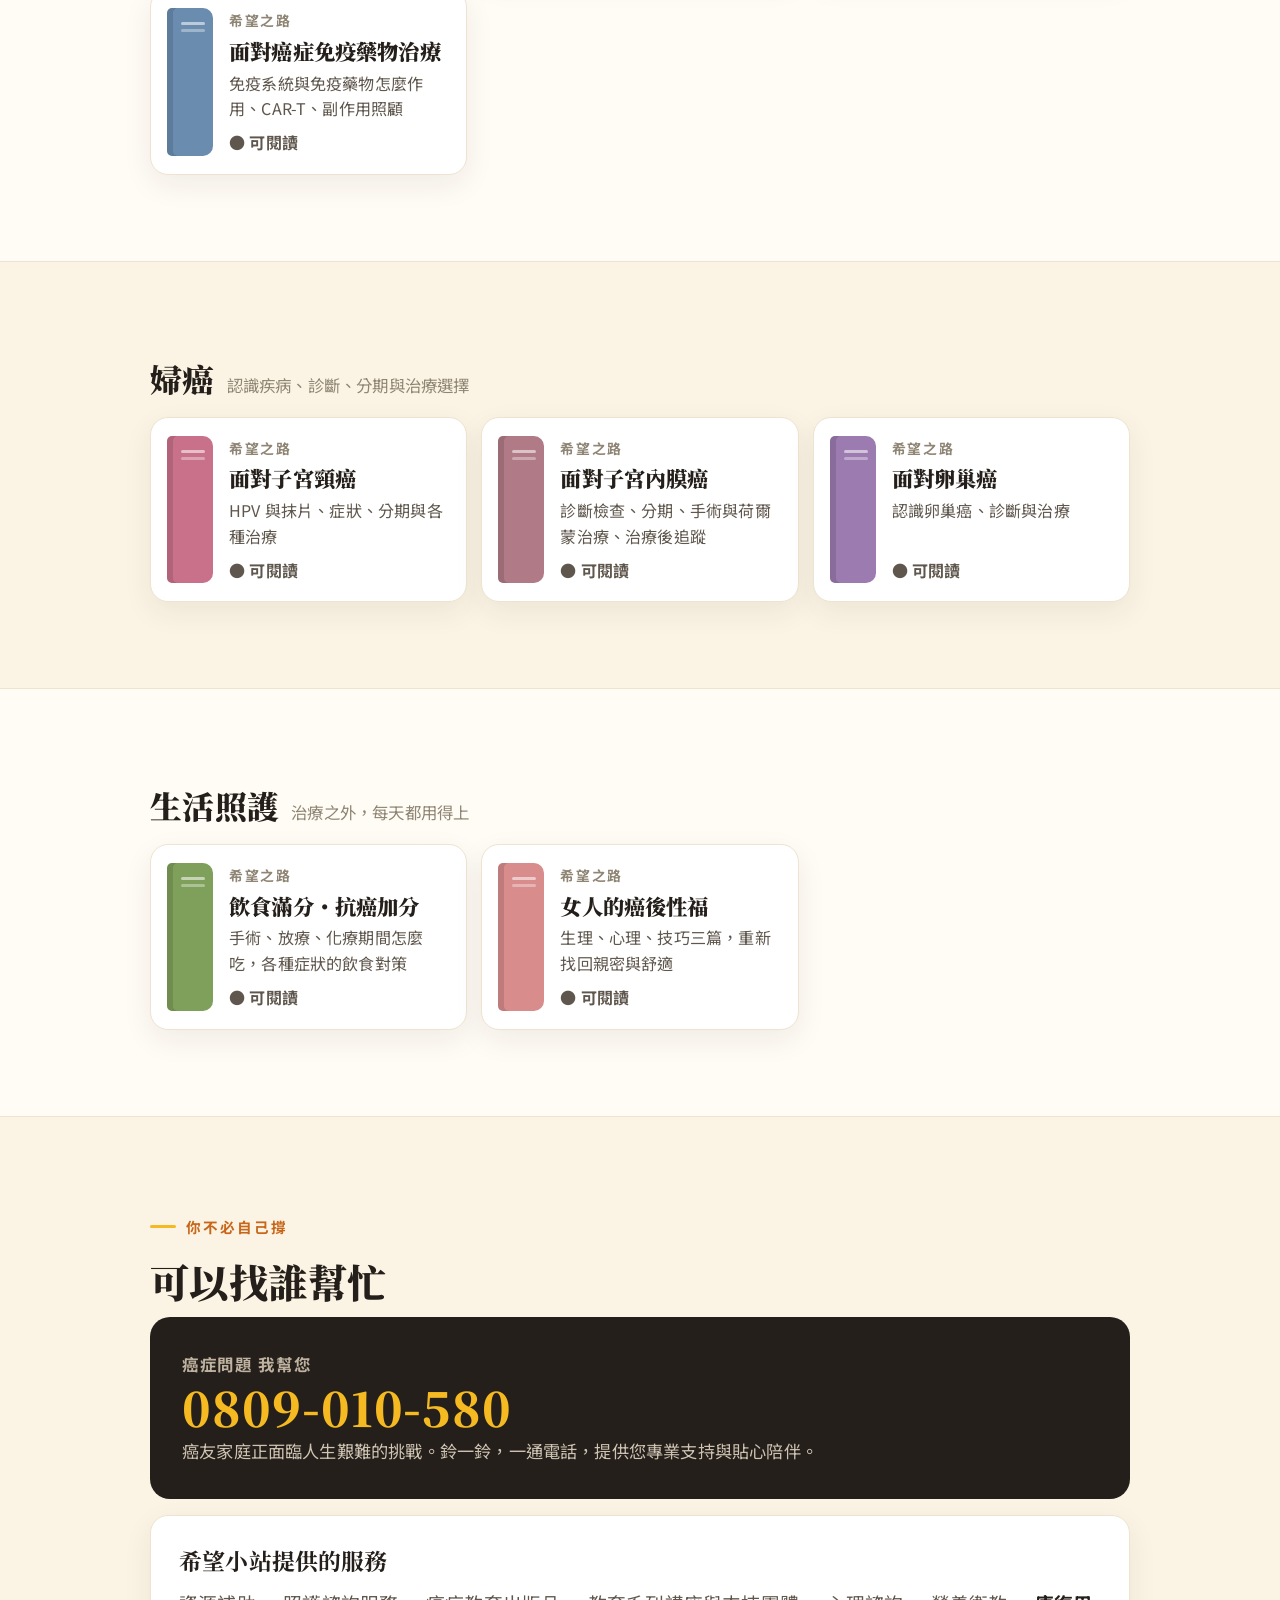
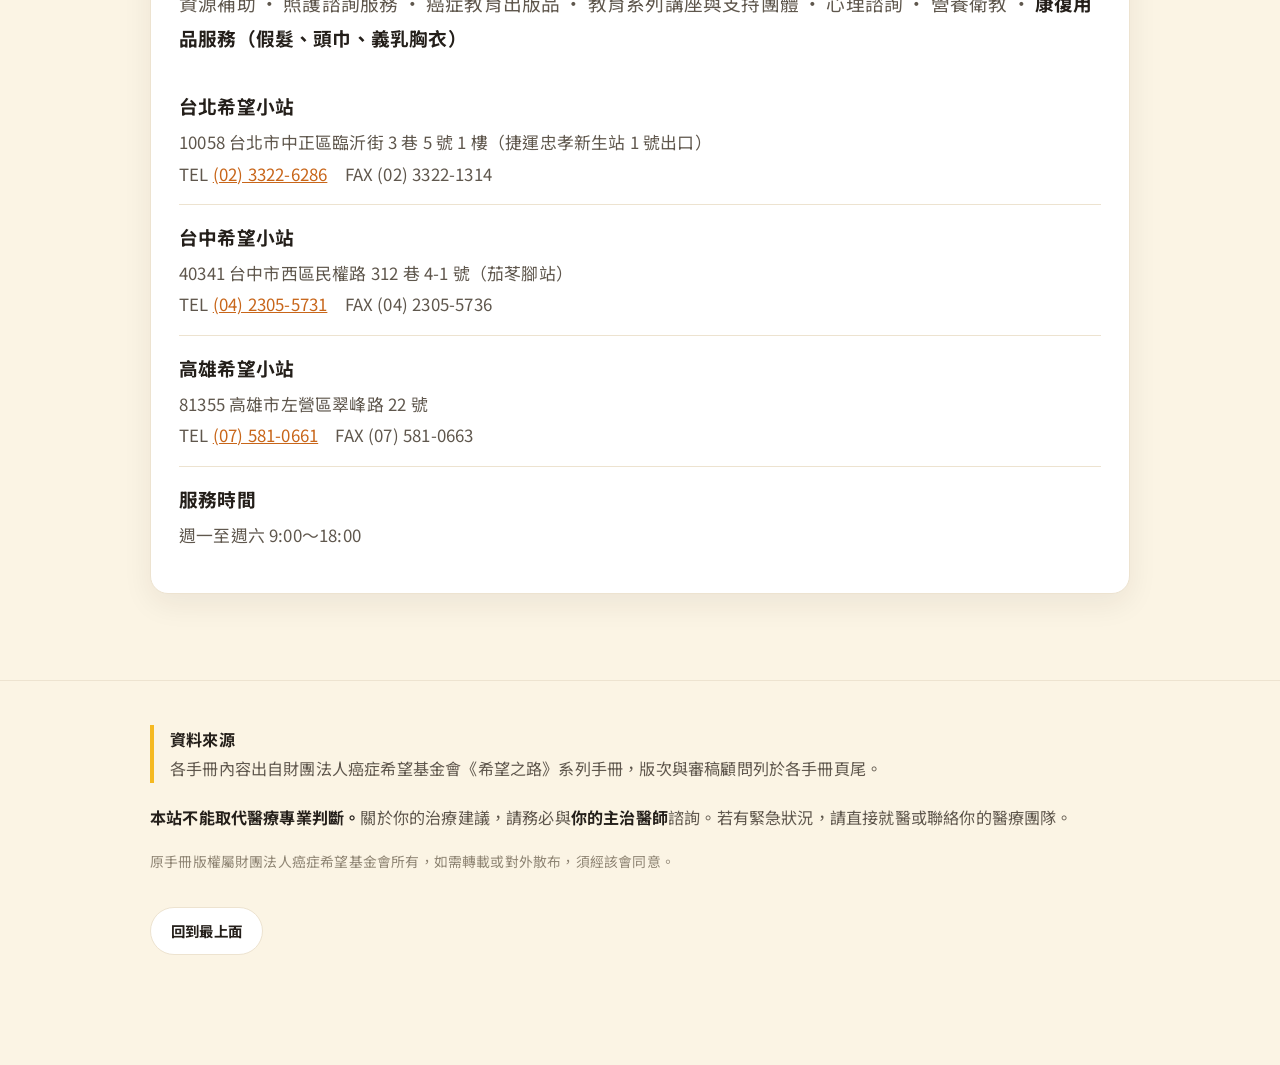
==== commit f0615b54: "Add files via upload" ====
--- a/index.html
+++ b/index.html
@@ -36,6 +36,17 @@
       這裡收錄癌症希望基金會《希望之路》系列手冊的互動版。
       每一本都可以只看你需要的那一段，在手機上也方便查。
     </p>
+
+    <div class="picker gsearch" id="search">
+      <h3>查藥名、查症狀</h3>
+      <p class="why">一次搜尋 9 本手冊。例如：吉舒達、手足症候群、口乾、抹片、凱格爾運動。</p>
+      <div class="search-box">
+        <svg viewBox="0 0 24 24"><circle cx="11" cy="11" r="7"/><path d="M20 20l-4-4"/></svg>
+        <input type="search" id="gq" placeholder="輸入藥名或想找的內容" autocomplete="off" enterkeyhint="search">
+      </div>
+      <div class="gs-hint" id="gsHint"></div>
+      <div class="gs-res" id="gsRes"></div>
+    </div>
 
     <div class="picker">
       <h3>不知道從哪一本開始？</h3>
@@ -172,10 +183,12 @@
     </div>
     <p><b>本站不能取代醫療專業判斷。</b>關於你的治療建議，請務必與<b>你的主治醫師</b>諮詢。若有緊急狀況，請直接就醫或聯絡你的醫療團隊。</p>
     <p class="faint">原手冊版權屬財團法人癌症希望基金會所有，如需轉載或對外散布，須經該會同意。</p>
-    <a class="totop" href="#top">↑ 回到最上面</a>
+    <a class="totop" href="#top">回到最上面</a>
   </div>
 </footer>
 
 <script src="assets/hope.js"></script>
+<script src="assets/search-index.js"></script>
+<script src="assets/search.js"></script>
 </body>
 </html>
--- a/assets/hope.css
+++ b/assets/hope.css
@@ -425,6 +425,28 @@
 .fiber .bar i{display:block;height:100%;background:var(--calm);border-radius:6px}
 .fiber .fr b{text-align:right;font-variant-numeric:tabular-nums;color:var(--ink-soft)}
 
+/* 記住勾選 */
+.saved-bar{display:flex;align-items:center;justify-content:space-between;gap:12px;margin-top:14px;
+  padding-top:12px;border-top:1px dashed var(--line);font-size:.8em;color:var(--ink-faint);line-height:1.5}
+.saved-bar button{flex:none;border:1.5px solid var(--line);background:var(--card);border-radius:999px;
+  min-height:38px;padding:4px 16px;font-weight:700;color:var(--ink-soft);cursor:pointer}
+.saved-bar button:hover{border-color:var(--alert);color:var(--alert)}
+/* 首頁搜尋 */
+.gsearch{margin-top:26px}
+.gsearch .search-box{margin-bottom:10px}
+.gs-hint{font-size:.82em;color:var(--ink-faint)}
+.gs-res{display:flex;flex-direction:column;gap:8px;margin-top:12px}
+.gs-res a{display:block;background:var(--card);border:1.5px solid var(--line);border-radius:14px;padding:13px 16px;
+  text-decoration:none;color:var(--ink);transition:.15s}
+.gs-res a:hover{border-color:var(--orange);background:var(--orange-soft)}
+.gs-res .bk{display:inline-flex;align-items:center;gap:6px;font-size:.74em;font-weight:700;color:var(--ink-faint);letter-spacing:.04em}
+.gs-res .bk i{width:9px;height:9px;border-radius:50%;display:inline-block}
+.gs-res .ty{font-size:.72em;font-weight:700;border-radius:6px;padding:1px 7px;margin-left:6px;background:var(--calm-soft);color:var(--calm)}
+.gs-res .ty.drug{background:var(--sun-soft);color:#7A5A07}
+.gs-res b{display:block;font-size:1em;margin:3px 0 2px}
+.gs-res .sn{font-size:.84em;color:var(--ink-soft);line-height:1.6;display:block}
+.gs-res mark{background:var(--sun-soft);color:inherit;padding:0 1px;border-radius:3px}
+.gs-more{font-size:.84em;color:var(--ink-faint);text-align:center;padding:6px}
 @media print{
   .topbar,.sos-fab,.nav-btn,.toc,.picker,.totop,.seg{display:none!important}
   .acc-b,.seg-pane{display:block!important}
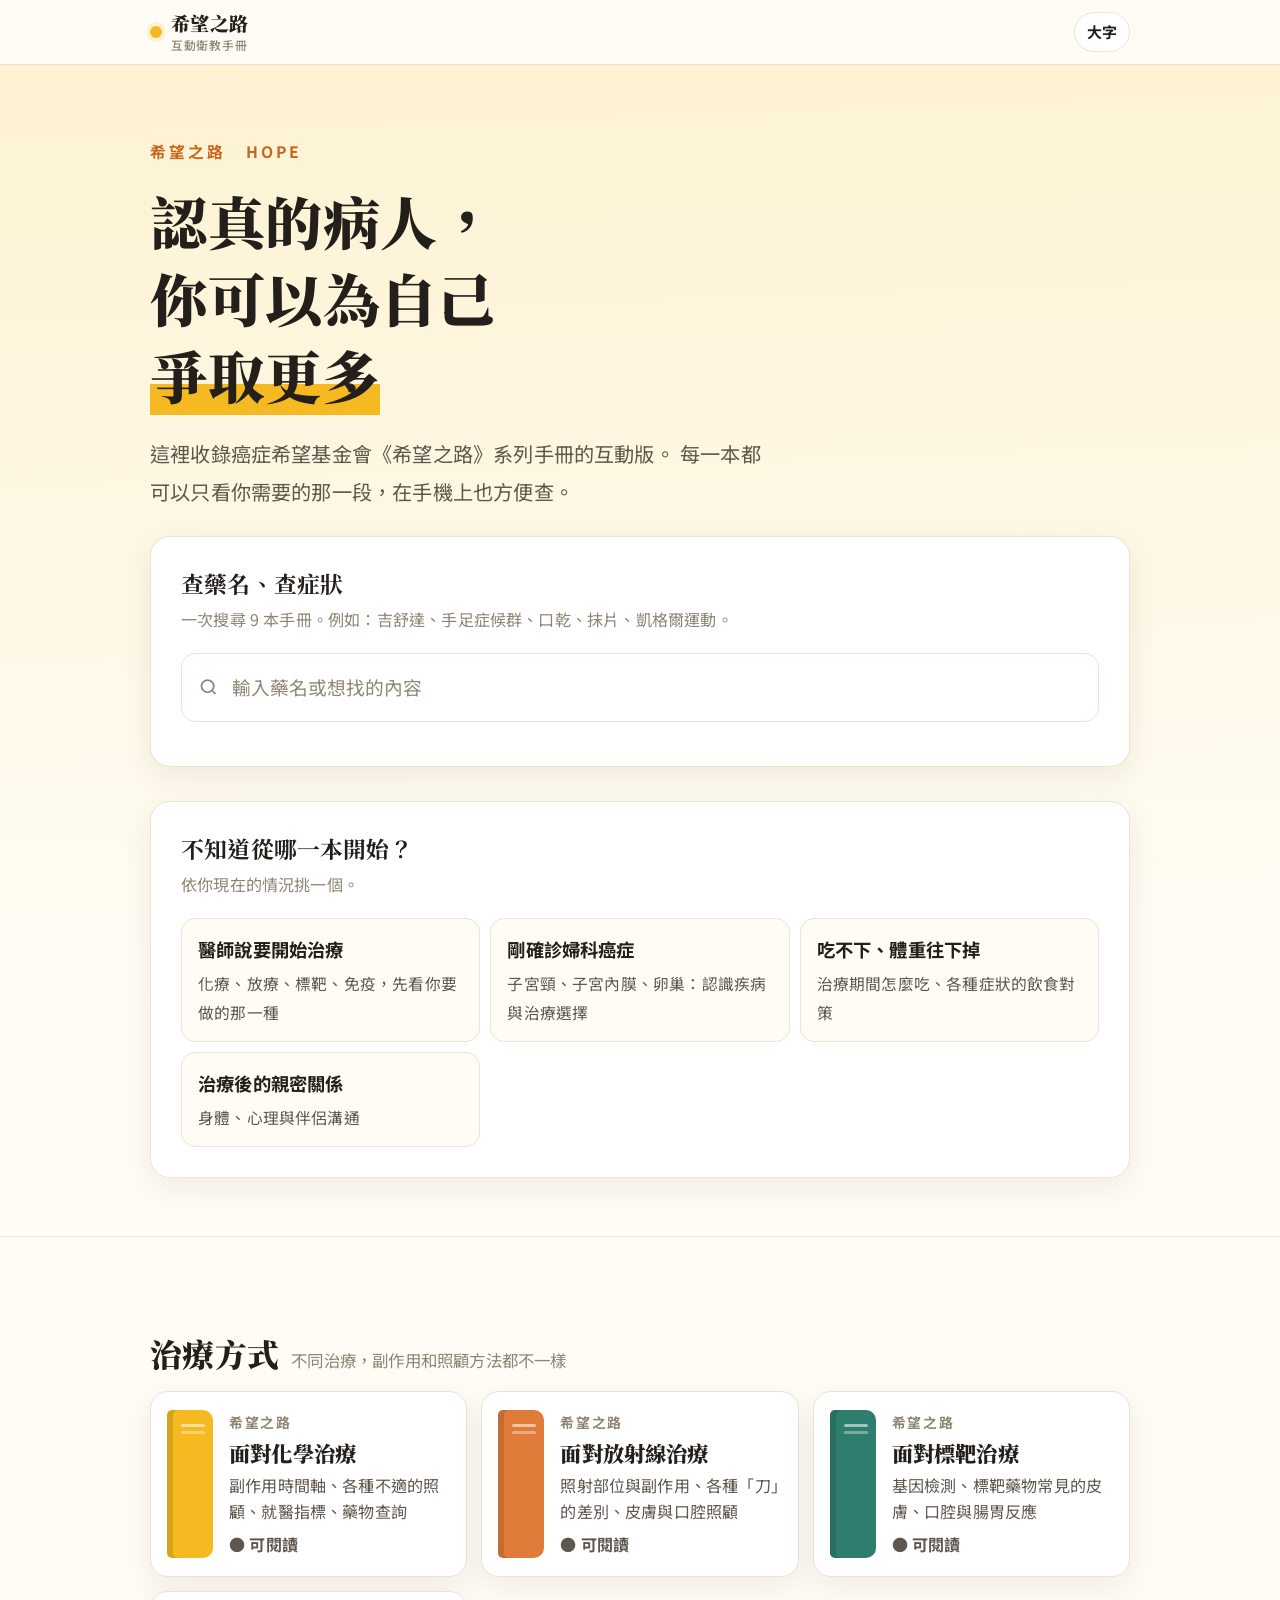
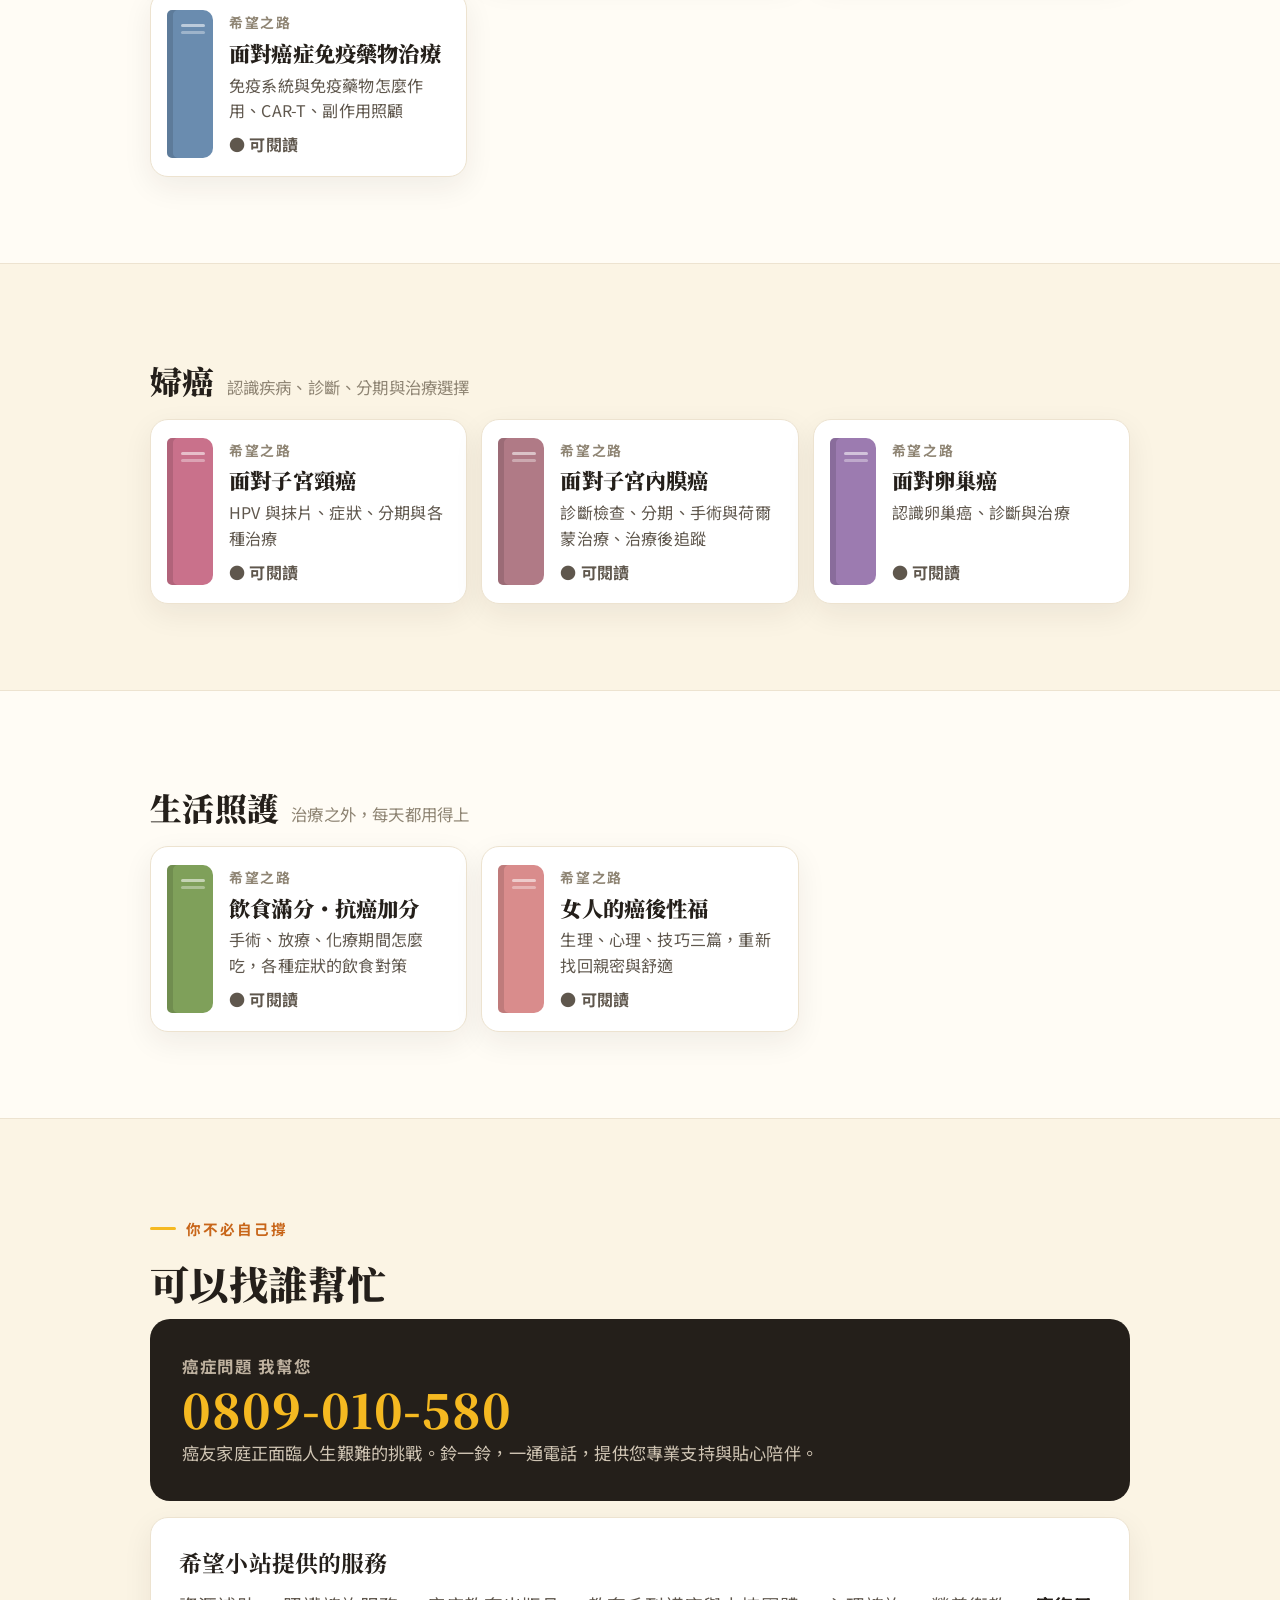
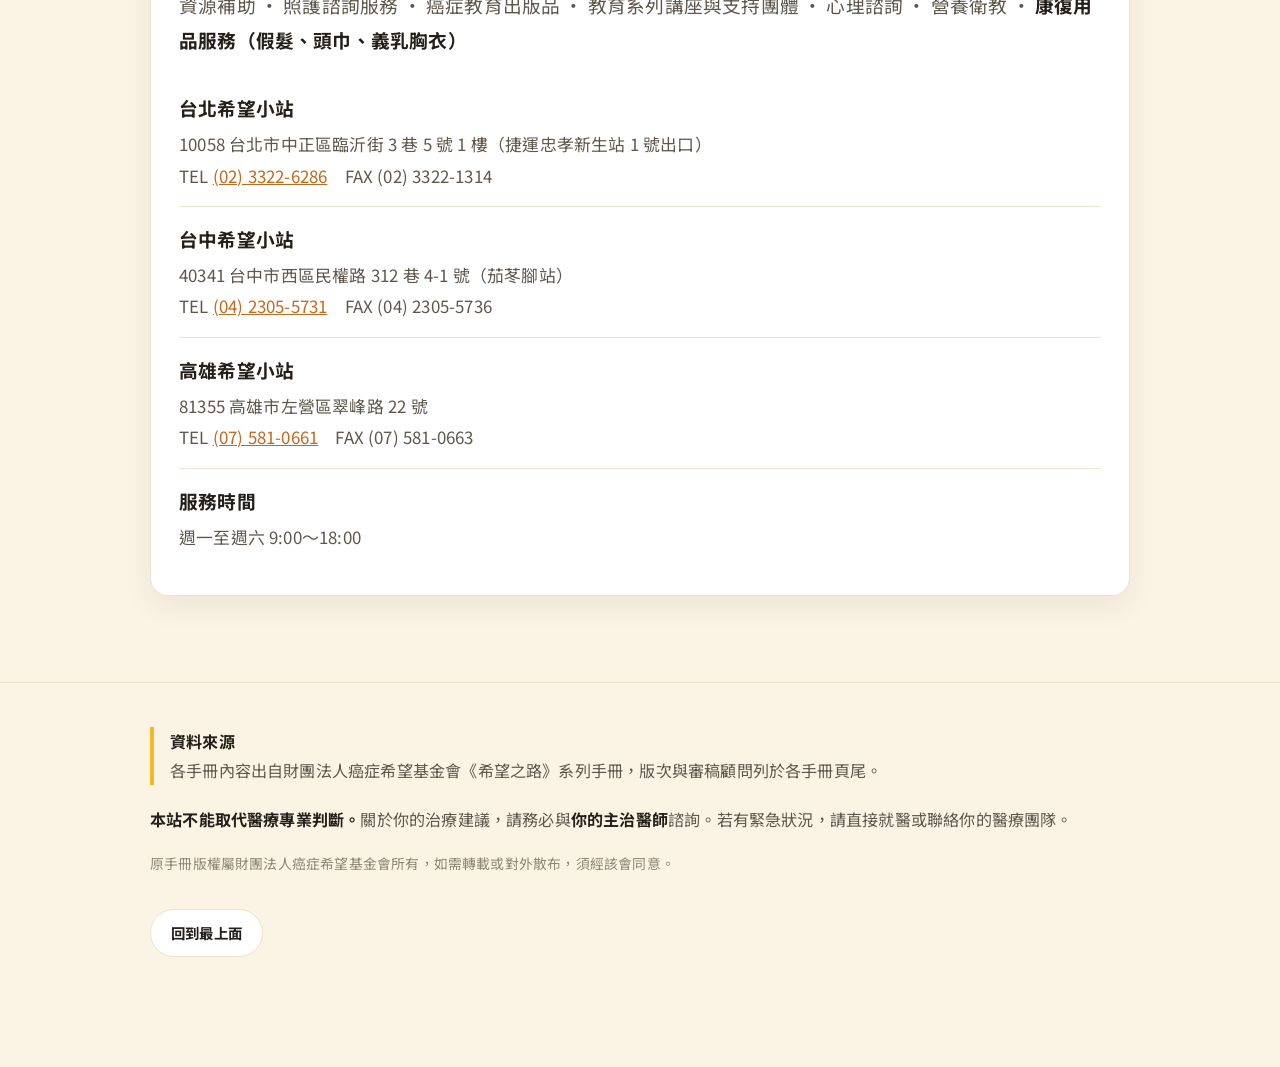
==== commit f9a15d7d: "Add files via upload" ====
--- a/index.html
+++ b/index.html
@@ -10,7 +10,7 @@
 <link rel="preconnect" href="https://fonts.googleapis.com">
 <link rel="preconnect" href="https://fonts.gstatic.com" crossorigin>
 <link href="https://fonts.googleapis.com/css2?family=Noto+Serif+TC:wght@600;700;900&family=Noto+Sans+TC:wght@400;500;700;900&display=swap" rel="stylesheet">
-<link rel="stylesheet" href="assets/hope.css">
+<link rel="stylesheet" href="assets/hope.css?v=20261118">
 <script>try{if(localStorage.getItem('hope-big')==='1')document.documentElement.classList.add('big')}catch(e){}</script>
 </head>
 <body>
@@ -187,8 +187,8 @@
   </div>
 </footer>
 
-<script src="assets/hope.js"></script>
-<script src="assets/search-index.js"></script>
-<script src="assets/search.js"></script>
+<script src="assets/hope.js?v=20261118"></script>
+<script src="assets/search-index.js?v=20261118"></script>
+<script src="assets/search.js?v=20261118"></script>
 </body>
 </html>
--- a/assets/hope.css
+++ b/assets/hope.css
@@ -435,18 +435,30 @@
 .gsearch{margin-top:26px}
 .gsearch .search-box{margin-bottom:10px}
 .gs-hint{font-size:.82em;color:var(--ink-faint)}
-.gs-res{display:flex;flex-direction:column;gap:8px;margin-top:12px}
-.gs-res a{display:block;background:var(--card);border:1.5px solid var(--line);border-radius:14px;padding:13px 16px;
-  text-decoration:none;color:var(--ink);transition:.15s}
-.gs-res a:hover{border-color:var(--orange);background:var(--orange-soft)}
-.gs-res .bk{display:inline-flex;align-items:center;gap:6px;font-size:.74em;font-weight:700;color:var(--ink-faint);letter-spacing:.04em}
-.gs-res .bk i{width:9px;height:9px;border-radius:50%;display:inline-block}
-.gs-res .ty{font-size:.72em;font-weight:700;border-radius:6px;padding:1px 7px;margin-left:6px;background:var(--calm-soft);color:var(--calm)}
-.gs-res .ty.drug{background:var(--sun-soft);color:#7A5A07}
-.gs-res b{display:block;font-size:1em;margin:3px 0 2px}
-.gs-res .sn{font-size:.84em;color:var(--ink-soft);line-height:1.6;display:block}
+.gs-res{display:flex;flex-direction:column;gap:10px;margin-top:10px}
+.gs-hint{font-size:.88em;color:var(--ink-soft);margin-top:14px}
+.gs-hint b{color:var(--ink)}
+.gs-chips{display:flex;gap:8px;overflow-x:auto;padding:2px 2px 6px;margin:0 -2px;scrollbar-width:none;-webkit-overflow-scrolling:touch}
+.gs-chips::-webkit-scrollbar{display:none}
+.gs-chips button{flex:none;display:inline-flex;align-items:center;gap:6px;min-height:36px;padding:0 14px;border-radius:999px;
+  border:1.5px solid var(--line);background:var(--card);color:var(--ink-soft);font:inherit;font-size:.84em;cursor:pointer;white-space:nowrap}
+.gs-chips button i{width:8px;height:8px;border-radius:50%}
+.gs-chips button.on{background:var(--ink);border-color:var(--ink);color:#fff}
+.gs-res a{position:relative;display:block;background:var(--card);border:1.5px solid var(--line);border-radius:14px;
+  padding:12px 40px 12px 16px;text-decoration:none;color:var(--ink);-webkit-tap-highlight-color:transparent;transition:border-color .15s,transform .1s}
+.gs-res a:hover{border-color:var(--sun)}
+.gs-res a:active{transform:scale(.99)}
+.gs-res .bk{display:flex;align-items:center;gap:6px;font-size:.74em;color:var(--ink-soft);margin-bottom:4px}
+.gs-res .bk i{width:8px;height:8px;border-radius:50%;flex:none}
+.gs-res .ty{margin-left:4px;padding:1px 8px;border-radius:999px;background:var(--sage-soft,#e9efe6);color:var(--ink-soft);font-size:.92em}
+.gs-res .ty.drug{background:var(--sun-soft)}
+.gs-res b{display:block;font-size:1.02em;line-height:1.45}
+.gs-res .sn{font-size:.84em;color:var(--ink-soft);line-height:1.6;margin-top:2px;
+  display:-webkit-box;-webkit-line-clamp:2;-webkit-box-orient:vertical;overflow:hidden}
+.gs-res .go{position:absolute;right:14px;top:50%;transform:translateY(-50%);font-size:1.5em;color:var(--ink-faint);line-height:1}
 .gs-res mark{background:var(--sun-soft);color:inherit;padding:0 1px;border-radius:3px}
-.gs-more{font-size:.84em;color:var(--ink-faint);text-align:center;padding:6px}
+.gs-more{display:block;width:100%;min-height:44px;border:1.5px dashed var(--line);border-radius:14px;background:none;
+  font:inherit;font-size:.88em;color:var(--ink-soft);cursor:pointer}
 @media print{
   .topbar,.sos-fab,.nav-btn,.toc,.picker,.totop,.seg{display:none!important}
   .acc-b,.seg-pane{display:block!important}
